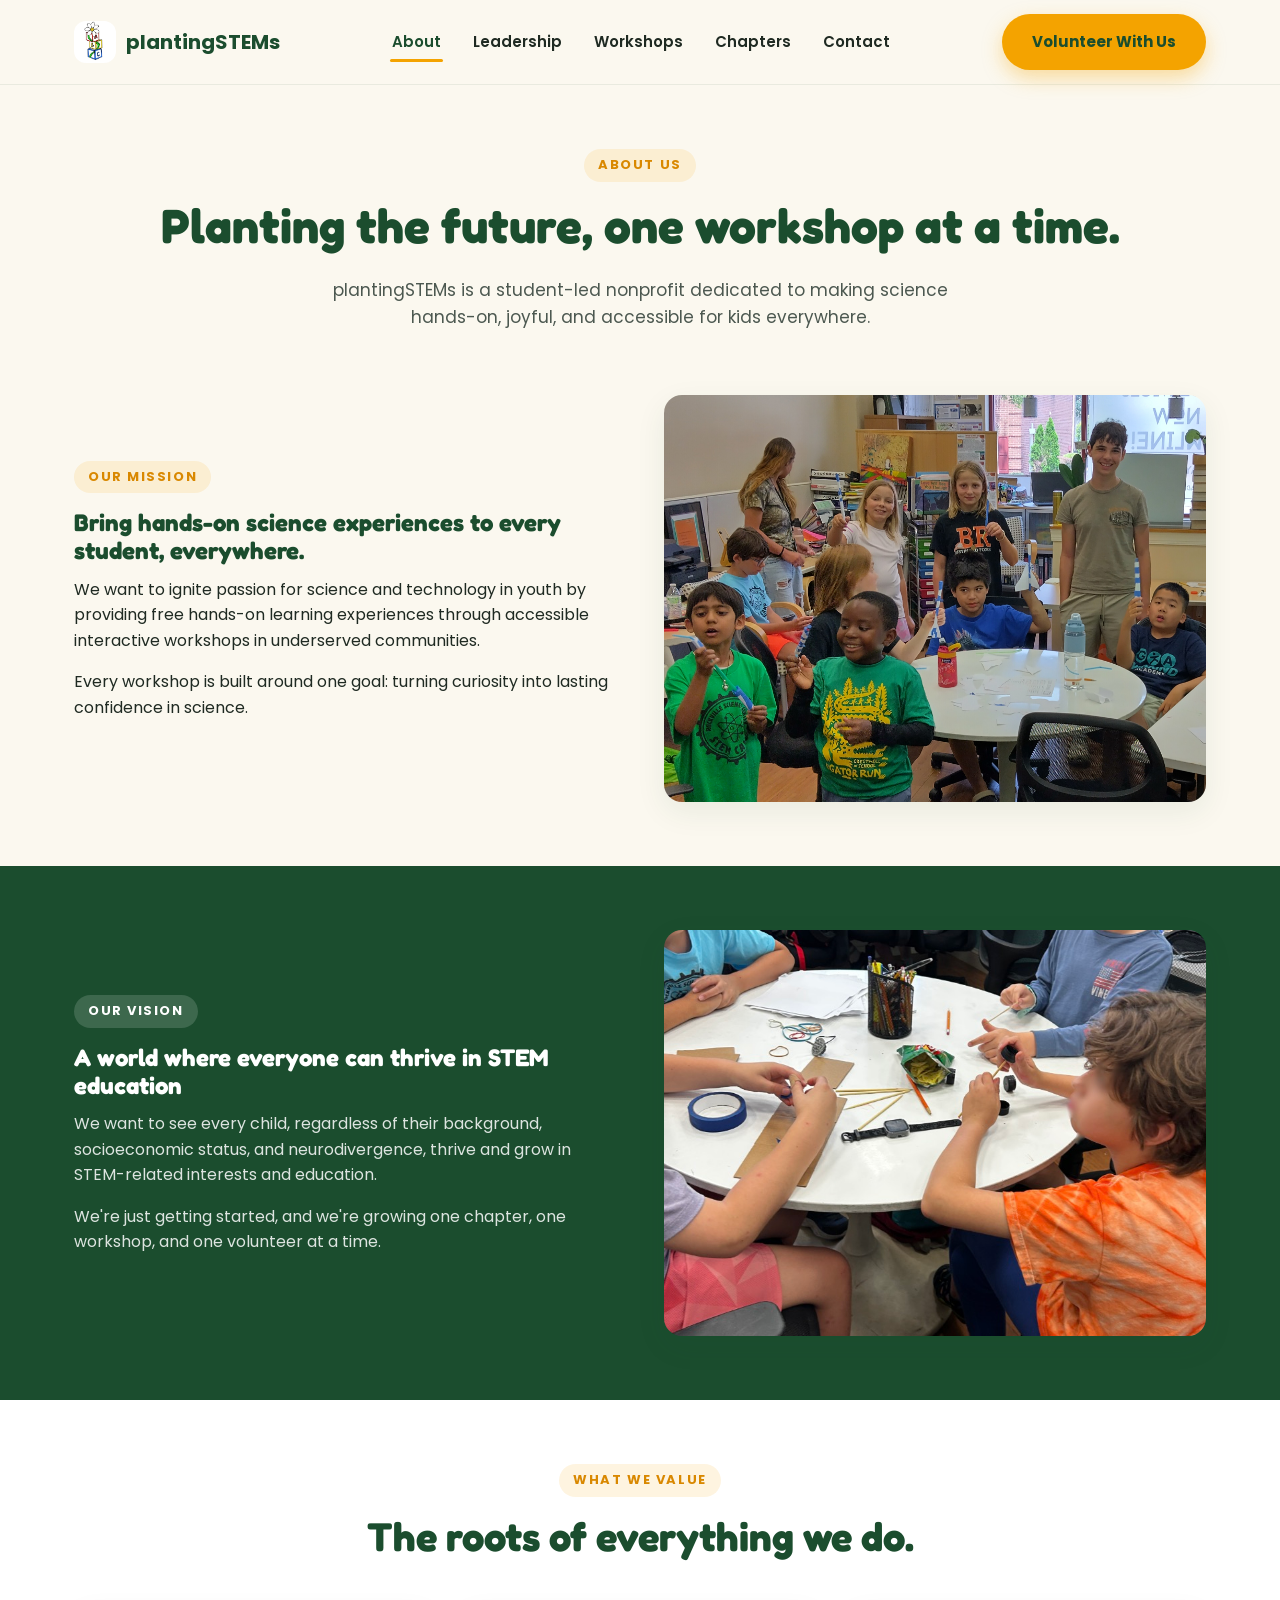
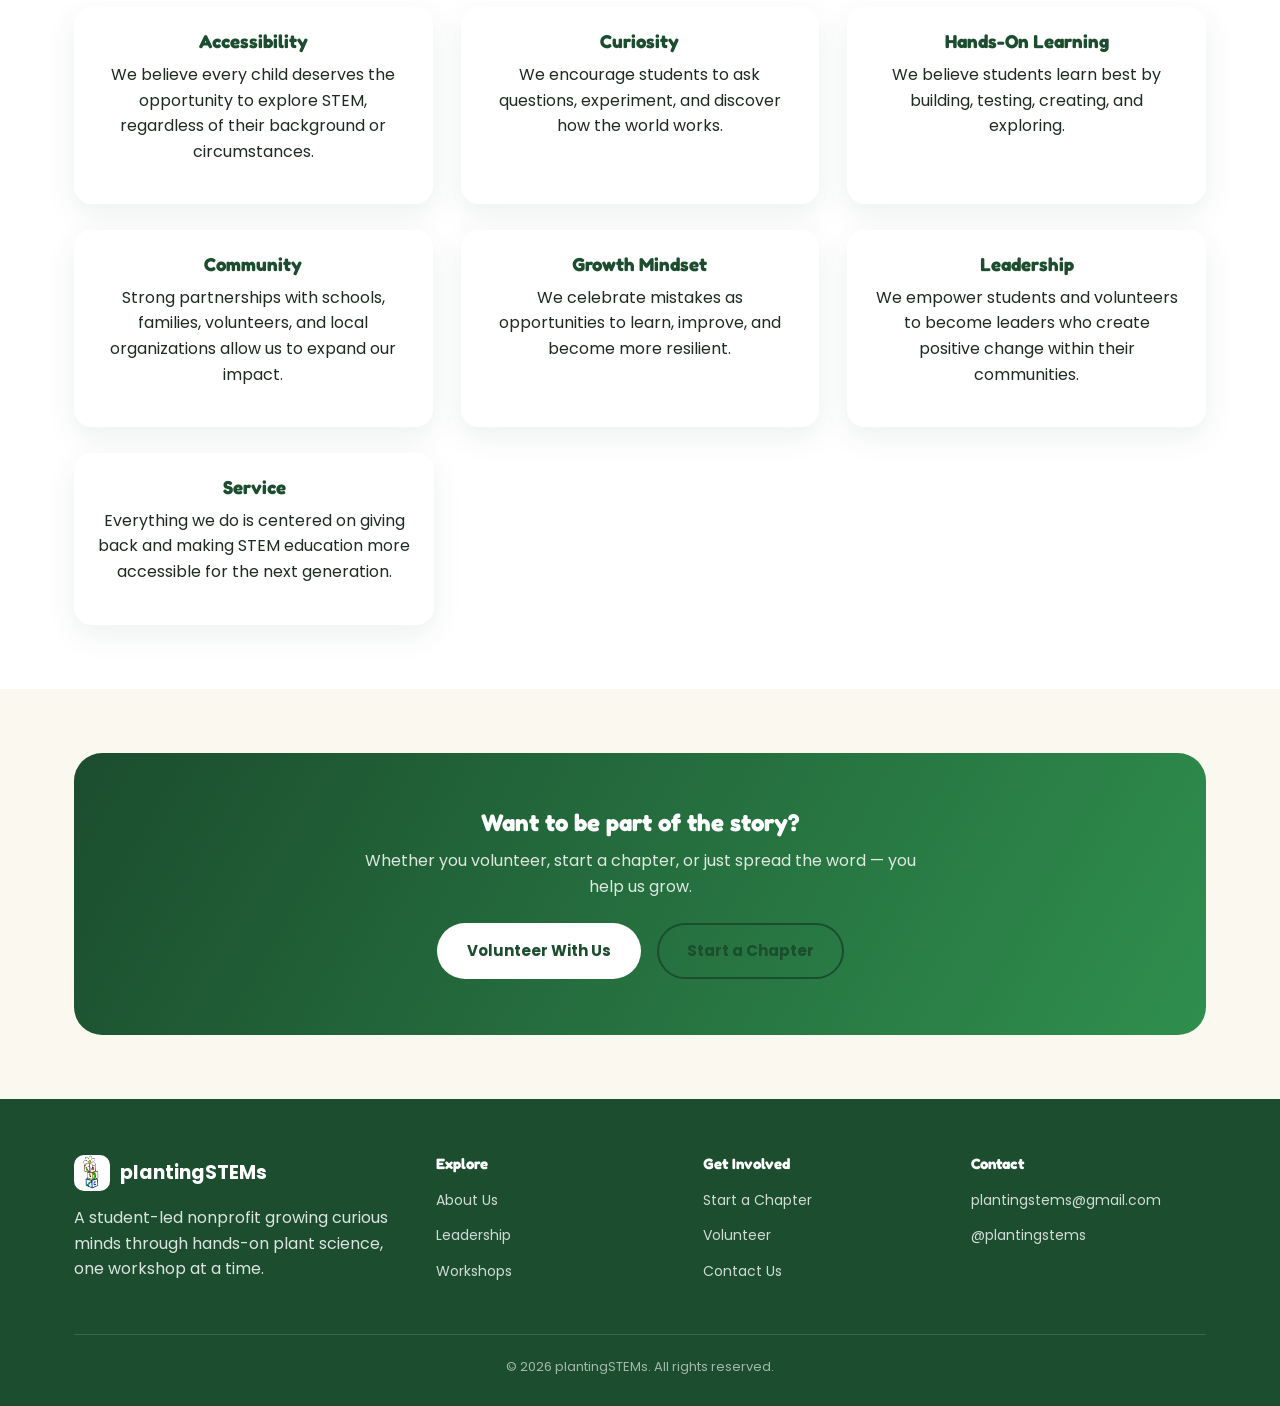
==== about.html @ 6cc672b9 "Add files via upload" ====
<!doctype html>
<html lang="en">
<head>
  <meta charset="UTF-8" />
  <meta name="viewport" content="width=device-width, initial-scale=1.0" />
  <title>About Us — plantingSTEMs</title>
  <meta name="description" content="Learn about plantingSTEMs' mission and vision — a student-led nonprofit growing curious minds through hands-on  science." />
  <link rel="icon" href="images/logo.jpg" type="image/png" />
  <link rel="preconnect" href="https://fonts.googleapis.com" />
  <link href="https://fonts.googleapis.com/css2?family=Fredoka:wght@500;600;700&family=Poppins:wght@400;500;600;700&display=swap" rel="stylesheet" />
  <link rel="stylesheet" href="css/style.css" />
</head>
<body>
  <script src="js/header.js"></script>

  <main>
    <section class="page-hero">
      <div class="container">
        <span class="eyebrow">About Us</span>
        <h1>Planting the future, one workshop at a time.</h1>
        <p>plantingSTEMs is a student-led nonprofit dedicated to making  science hands-on, joyful, and accessible for kids everywhere.</p>
      </div>
    </section>

    <section class="section">
      <div class="container two-col">
        <div class="reveal">
          <span class="eyebrow">Our Mission</span>
          <h2>Bring hands-on science experiences to every student, everywhere.</h2>
          <p>We want to ignite passion for science and technology in youth by providing free hands-on learning experiences through accessible interactive workshops in underserved communities.</p>
          <p>Every workshop is built around one goal: turning curiosity into lasting confidence in science.</p>
        </div>
        <img class="reveal" src="images/workshops/straw-rocket-showdown.jpg"/>
      </div>
    </section>

    <section class="section section--green">
      <div class="container two-col">
        <div class="reveal">
          <span class="eyebrow" style="background: rgba(255,255,255,0.15); color:#fff;">Our Vision</span>
          <h2>A world where everyone can thrive in STEM education</h2>
          <p style="color: rgba(255,255,255,0.85);">We want to see every child, regardless of their background, socioeconomic status, and neurodivergence, thrive and grow in STEM-related interests and education.</p>
          <p style="color: rgba(255,255,255,0.85);">We're just getting started, and we're growing one chapter, one workshop, and one volunteer at a time.</p>
        </div>
        <img class="reveal" src="images/workshops/wind-cargo-cart.png" />
      </div>
    </section>

    <section class="section section--alt">
      <div class="container">
        <div class="section-head reveal">
          <span class="eyebrow">What We Value</span>
          <h2>The roots of everything we do.</h2>
        </div>
        <div class="card-grid">
          <div class="card reveal">
            <div class="card-body">
              <h3 style="text-align: center;">Accessibility</h3>
              <p style="text-align: center;">We believe every child deserves the opportunity to explore STEM, regardless of their background or circumstances.</p>
            </div>
          </div>
          <div class="card reveal">
            <div class="card-body">
              <h3 style="text-align: center;">Curiosity</h3>
              <p style="text-align: center;">We encourage students to ask questions, experiment, and discover how the world works.</p>
            </div>
          </div>
          <div class="card reveal">
            <div class="card-body">
              <h3 style="text-align: center;">Hands-On Learning</h3>
              <p style="text-align: center;">We believe students learn best by building, testing, creating, and exploring.</p>
            </div>
          </div>
        </div>
        <br>
        <div class="card-grid">
          <div class="card reveal">
            <div class="card-body">
              <h3 style="text-align: center;">Community</h3>
              <p style="text-align: center;">Strong partnerships with schools, families, volunteers, and local organizations allow us to expand our impact.</p>
            </div>
          </div>
          <div class="card reveal">
            <div class="card-body">
              <h3 style="text-align: center;">Growth Mindset</h3>
              <p style="text-align: center;">We celebrate mistakes as opportunities to learn, improve, and become more resilient.</p>
            </div>
          </div>
          <div class="card reveal">
            <div class="card-body">
              <h3 style="text-align: center;">Leadership</h3>
              <p style="text-align: center;">We empower students and volunteers to become leaders who create positive change within their communities.</p>
            </div>
          </div>
        </div>
        <br>
        <div class="card-grid" style="justify-content: center;">
          <div class="card reveal" style="max-width: 360px;">
            <div class="card-body">
              <h3 style="text-align: center;">Service</h3>
              <p style="text-align: center;">Everything we do is centered on giving back and making STEM education more accessible for the next generation.</p>
            </div>
          </div>
        </div>
      </div>
    </section>

    <section class="section">
      <div class="container">
        <div class="cta-banner reveal">
          <h2>Want to be part of the story?</h2>
          <p>Whether you volunteer, start a chapter, or just spread the word — you help us grow.</p>
          <div class="cta-actions">
            <a href="volunteer.html" class="btn btn-white">Volunteer With Us</a>
            <a href="chapters.html" class="btn btn-outline">Start a Chapter</a>
          </div>
        </div>
      </div>
    </section>
  </main>

  <script src="js/footer.js"></script>
  <script src="js/main.js"></script>
</body>
</html>
---- css/style.css ----
/* ===========================
   plantingSTEMs — Site Styles
   Plain CSS, no framework.
=========================== */

:root {
  --green-dark: #1b4d2e;
  --green: #2f8f4e;
  --green-light: #eaf5ea;
  --cream: #fbf8ef;
  --sun: #f4a300;
  --sun-dark: #d98800;
  --coral: #ef6c53;
  --ink: #1f2a22;
  --ink-soft: #4c5850;
  --white: #ffffff;
  --border: #e2e6df;
  --shadow: 0 10px 30px rgba(27, 77, 46, 0.08);
  --radius: 18px;
  --radius-sm: 10px;
  --max-width: 1180px;
}

* {
  box-sizing: border-box;
}

html {
  scroll-behavior: smooth;
}

body {
  margin: 0;
  font-family: "Poppins", "Segoe UI", system-ui, -apple-system, sans-serif;
  color: var(--ink);
  background: var(--cream);
  line-height: 1.6;
  -webkit-font-smoothing: antialiased;
}

h1, h2, h3, h4 {
  font-family: "Fredoka", "Poppins", sans-serif;
  line-height: 1.15;
  margin: 0 0 0.5em;
  color: var(--green-dark);
}

p {
  margin: 0 0 1em;
}

a {
  color: var(--green);
  text-decoration: none;
}

img {
  max-width: 100%;
  display: block;
}

.container {
  max-width: var(--max-width);
  margin: 0 auto;
  padding: 0 24px;
}

.section {
  padding: 64px 0;
}

.section--tight {
  padding: 56px 0;
}

.section--alt {
  background: var(--white);
}

.section--green {
  background: var(--green-dark);
  color: var(--white);
}

.section--green h2, .section--green h3 {
  color: var(--white);
}

.eyebrow {
  display: inline-block;
  font-size: 13px;
  font-weight: 700;
  letter-spacing: 0.12em;
  text-transform: uppercase;
  color: var(--sun-dark);
  background: rgba(244, 163, 0, 0.12);
  padding: 6px 14px;
  border-radius: 999px;
  margin-bottom: 16px;
}

.section-head {
  max-width: 680px;
  margin: 0 auto 48px;
  text-align: center;
}

.section-head h2 {
  font-size: clamp(28px, 4vw, 40px);
}

.section-head p {
  color: var(--ink-soft);
  font-size: 17px;
}

/* ---------- Buttons ---------- */
.btn {
  display: inline-flex;
  align-items: center;
  gap: 8px;
  padding: 14px 28px;
  border-radius: 999px;
  font-weight: 700;
  font-size: 15px;
  border: 2px solid transparent;
  cursor: pointer;
  transition: transform 0.18s ease, box-shadow 0.18s ease, background 0.18s ease, color 0.18s ease;
}

.btn:hover {
  transform: translateY(-2px);
}

.btn-primary {
  background: var(--sun);
  color: var(--green-dark);
  box-shadow: 0 8px 20px rgba(244, 163, 0, 0.35);
}

.btn-primary:hover {
  background: var(--sun-dark);
}

.btn-outline {
  background: transparent;
  border-color: currentColor;
  color: var(--green-dark);
}

.btn-outline:hover {
  background: var(--green-dark);
  color: var(--white);
}

.section--green .btn-outline {
  color: var(--white);
}

.section--green .btn-outline:hover {
  background: var(--white);
  color: var(--green-dark);
}

.btn-white {
  background: var(--white);
  color: var(--green-dark);
}

.btn-white:hover {
  background: var(--green-light);
}

.btn-block {
  width: 100%;
  justify-content: center;
}

/* ---------- Header / Nav ---------- */
.site-header {
  position: sticky;
  top: 0;
  z-index: 100;
  background: rgba(251, 248, 239, 0.92);
  backdrop-filter: blur(8px);
  border-bottom: 1px solid rgba(27, 77, 46, 0.08);
}

.nav {
  display: flex;
  align-items: center;
  justify-content: space-between;
  padding: 14px 24px;
  max-width: var(--max-width);
  margin: 0 auto;
}

.brand {
  display: flex;
  align-items: center;
  gap: 10px;
  font-weight: 700;
  font-size: 20px;
  color: var(--green-dark);
}

.brand img {
  width: 42px;
  height: 42px;
  border-radius: 12px;
}

.nav-links {
  display: flex;
  align-items: center;
  gap: 28px;
  list-style: none;
  margin: 0;
  padding: 0;
}

.nav-links a {
  color: var(--ink);
  font-weight: 600;
  font-size: 15px;
  padding: 6px 2px;
  position: relative;
}

.nav-links a::after {
  content: "";
  position: absolute;
  left: 0;
  bottom: -4px;
  width: 0;
  height: 3px;
  border-radius: 3px;
  background: var(--sun);
  transition: width 0.2s ease;
}

.nav-links a:hover::after,
.nav-links a.active::after {
  width: 100%;
}

.nav-links a.active {
  color: var(--green-dark);
}

.nav-cta {
  display: flex;
  align-items: center;
  gap: 14px;
}

.nav-toggle {
  display: none;
  flex-direction: column;
  gap: 5px;
  background: none;
  border: none;
  cursor: pointer;
  padding: 8px;
}

.nav-toggle span {
  width: 26px;
  height: 3px;
  background: var(--green-dark);
  border-radius: 2px;
  transition: transform 0.2s ease, opacity 0.2s ease;
}

/* ---------- Hero ---------- */
.hero {
  padding: 72px 0 96px;
  overflow: hidden;
}

.hero-grid {
  display: grid;
  grid-template-columns: 1.05fr 1fr;
  gap: 56px;
  align-items: center;
}

.hero h1 {
  font-size: clamp(36px, 5.2vw, 58px);
  margin-bottom: 20px;
}

.hero p.lede {
  font-size: 19px;
  color: var(--ink-soft);
  max-width: 480px;
}

.hero-actions {
  display: flex;
  gap: 16px;
  margin-top: 32px;
  flex-wrap: wrap;
}

.hero-media {
  position: relative;
}

.hero-media img {
  border-radius: 28px;
  box-shadow: var(--shadow);
  width: 100%;
  aspect-ratio: 4 / 3;
  object-fit: cover;
}

.hero-badge {
  position: absolute;
  bottom: -22px;
  left: -22px;
  background: var(--white);
  border-radius: var(--radius-sm);
  box-shadow: var(--shadow);
  padding: 14px 18px;
  display: flex;
  align-items: center;
  gap: 10px;
  font-weight: 700;
  font-size: 14px;
  color: var(--green-dark);
}

.hero-badge .dot {
  width: 10px;
  height: 10px;
  border-radius: 50%;
  background: var(--sun);
}

/* ---------- Stats ---------- */
.stats-grid {
  display: grid;
  grid-template-columns: repeat(auto-fit, minmax(160px, 1fr));
  gap: 24px;
  text-align: center;
}

.stat-card {
  background: var(--white);
  border-radius: var(--radius);
  padding: 32px 16px;
  box-shadow: var(--shadow);
}

.stat-number {
  font-family: "Fredoka", sans-serif;
  font-size: 42px;
  font-weight: 700;
  color: var(--sun-dark);
}

.stat-label {
  font-size: 14px;
  font-weight: 600;
  color: var(--ink-soft);
  text-transform: uppercase;
  letter-spacing: 0.05em;
}

/* ---------- Cards / Grids ---------- */
.card-grid {
  display: grid;
  grid-template-columns: repeat(auto-fit, minmax(260px, 1fr));
  gap: 28px;
}

.card {
  background: var(--white);
  border-radius: var(--radius);
  overflow: hidden;
  box-shadow: var(--shadow);
  transition: transform 0.2s ease;
}

.card:hover {
  transform: translateY(-4px);
}

.card-body {
  padding: 24px;
}

.card img {
  width: 100%;
  aspect-ratio: 4 / 3;
  object-fit: cover;
}

.pill {
  display: inline-block;
  background: var(--green-light);
  color: var(--green-dark);
  font-weight: 700;
  font-size: 12px;
  letter-spacing: 0.05em;
  text-transform: uppercase;
  padding: 5px 12px;
  border-radius: 999px;
  margin-bottom: 10px;
}

/* ---------- Leadership ---------- */
.leader-grid {
  display: grid;
  grid-template-columns: repeat(auto-fit, minmax(220px, 1fr));
  gap: 26px;
}

.leader-card {
  background: var(--white);
  border-radius: var(--radius);
  box-shadow: var(--shadow);
  padding: 28px 22px;
  text-align: center;
}

.leader-avatar {
  width: 150px;
  height: 150px;
  border-radius: 50%;
  margin: 0 auto 16px;
  display: flex;
  align-items: center;
  justify-content: center;
  font-family: "Fredoka", sans-serif;
  font-size: 26px;
  font-weight: 700;
  color: var(--white);
  background: linear-gradient(135deg, var(--green), var(--green-dark));
  object-fit: cover;
}

.leader-role {
  color: var(--sun-dark);
  font-weight: 700;
  font-size: 13px;
  text-transform: uppercase;
  letter-spacing: 0.05em;
  margin-bottom: 4px;
}

.leader-name {
  font-family: "Fredoka", sans-serif;
  font-size: 19px;
  font-weight: 600;
  color: var(--green-dark);
  margin-bottom: 0;
}

.leader-group-title {
  margin: 56px 0 24px;
  text-align: center;
}

/* ---------- Workshops ---------- */
.season-section {
  margin-bottom: 64px;
}

.season-head {
  display: flex;
  align-items: center;
  gap: 16px;
  margin-bottom: 28px;
}

.season-icon {
  width: 52px;
  height: 52px;
  border-radius: 16px;
  display: flex;
  align-items: center;
  justify-content: center;
  font-size: 24px;
  background: var(--green-light);
}

.activity-tag {
  display: inline-block;
  background: var(--cream);
  border: 1px solid var(--border);
  padding: 4px 12px;
  border-radius: 999px;
  font-size: 13px;
  font-weight: 600;
  margin: 4px 6px 0 0;
}

.workshop-spotlights {
  margin-top: 88px;
}

.workshop-spotlights .section-head {
  max-width: 700px;
  margin: 0 auto 40px;
  text-align: center;
}

.workshop-spotlights .section-head p {
  max-width: 620px;
  margin: 0 auto;
}

.workshop-story {
  display: grid;
  grid-template-columns: minmax(0, 1.08fr) minmax(0, 0.92fr);
  align-items: center;
  gap: 56px;
  background: var(--white);
  border-radius: var(--radius);
  padding: 24px;
  box-shadow: var(--shadow);
}

.workshop-story-media {
  overflow: hidden;
  border-radius: calc(var(--radius) - 4px);
}

.workshop-story-media img {
  display: block;
  width: 100%;
  aspect-ratio: 4 / 3;
  object-fit: cover;
}

.workshop-story-copy {
  padding: 12px 20px 12px 0;
}

.workshop-story-copy h3 {
  margin-bottom: 14px;
  font-size: clamp(24px, 3vw, 34px);
}

.workshop-story-copy p {
  margin-bottom: 0;
  color: var(--ink-soft);
  line-height: 1.8;
}

.workshop-story--reverse {
  grid-template-columns: minmax(0, 0.92fr) minmax(0, 1.08fr);
}

.workshop-story--reverse .workshop-story-media {
  order: 2;
}

.workshop-story--reverse .workshop-story-copy {
  padding: 12px 0 12px 20px;
}

/* ---------- Timeline / Steps ---------- */
.steps {
  display: grid;
  grid-template-columns: repeat(auto-fit, minmax(220px, 1fr));
  gap: 24px;
  counter-reset: step;
}

.step {
  background: var(--white);
  border-radius: var(--radius);
  padding: 28px 24px;
  box-shadow: var(--shadow);
  position: relative;
}

.step::before {
  counter-increment: step;
  content: counter(step);
  display: flex;
  align-items: center;
  justify-content: center;
  width: 36px;
  height: 36px;
  border-radius: 50%;
  background: var(--sun);
  color: var(--green-dark);
  font-weight: 700;
  margin-bottom: 16px;
}

/* ---------- Accordion ---------- */
.accordion-item {
  background: var(--white);
  border-radius: var(--radius-sm);
  box-shadow: var(--shadow);
  margin-bottom: 14px;
  overflow: hidden;
}

.accordion-trigger {
  width: 100%;
  background: none;
  border: none;
  text-align: left;
  padding: 20px 24px;
  font-family: "Fredoka", sans-serif;
  font-size: 17px;
  font-weight: 600;
  color: var(--green-dark);
  display: flex;
  align-items: center;
  justify-content: space-between;
  cursor: pointer;
}

.accordion-trigger .plus {
  font-size: 22px;
  color: var(--sun-dark);
  transition: transform 0.2s ease;
}

.accordion-item.open .accordion-trigger .plus {
  transform: rotate(45deg);
}

.accordion-panel {
  max-height: 0;
  overflow: hidden;
  transition: max-height 0.25s ease;
  padding: 0 24px;
}

.accordion-item.open .accordion-panel {
  padding: 0 24px 22px;
}

/* ---------- Forms ---------- */
.form-card {
  background: var(--white);
  border-radius: var(--radius);
  box-shadow: var(--shadow);
  padding: 40px;
}

.form-row {
  display: grid;
  grid-template-columns: 1fr 1fr;
  gap: 18px;
}

.field {
  margin-bottom: 20px;
}

.field label {
  display: block;
  font-weight: 700;
  font-size: 14px;
  margin-bottom: 6px;
  color: var(--green-dark);
}

.field input,
.field textarea,
.field select {
  width: 100%;
  padding: 13px 16px;
  border-radius: var(--radius-sm);
  border: 1.5px solid var(--border);
  font-family: inherit;
  font-size: 15px;
  background: var(--cream);
  color: var(--ink);
}

.field input:focus,
.field textarea:focus,
.field select:focus {
  outline: none;
  border-color: var(--green);
  background: var(--white);
}

.form-status {
  margin-top: 16px;
  font-weight: 600;
  display: none;
}

.form-status.show {
  display: block;
}

.form-status.success {
  color: var(--green);
}

.form-embed {
  border-radius: var(--radius);
  overflow: hidden;
  box-shadow: var(--shadow);
  background: var(--white);
}

.form-embed iframe {
  width: 100%;
  min-height: 900px;
  border: none;
  display: block;
}

.embed-note {
  font-size: 13px;
  color: var(--ink-soft);
  margin-top: 10px;
}

/* ---------- Gallery ---------- */
.gallery-filters {
  display: flex;
  gap: 10px;
  flex-wrap: wrap;
  justify-content: center;
  margin-bottom: 36px;
}

.filter-btn {
  background: var(--white);
  border: 1.5px solid var(--border);
  padding: 9px 18px;
  border-radius: 999px;
  font-weight: 600;
  font-size: 14px;
  cursor: pointer;
  color: var(--ink-soft);
  transition: all 0.18s ease;
}

.filter-btn.active,
.filter-btn:hover {
  background: var(--green-dark);
  border-color: var(--green-dark);
  color: var(--white);
}

.gallery-grid {
  display: grid;
  grid-template-columns: repeat(auto-fit, minmax(240px, 1fr));
  gap: 18px;
}

.gallery-item {
  border-radius: var(--radius-sm);
  overflow: hidden;
  cursor: pointer;
  box-shadow: var(--shadow);
  position: relative;
}

.gallery-item img {
  aspect-ratio: 1;
  object-fit: cover;
  transition: transform 0.3s ease;
}

.gallery-item:hover img {
  transform: scale(1.06);
}

.gallery-item .cap {
  position: absolute;
  bottom: 0;
  left: 0;
  right: 0;
  padding: 14px;
  background: linear-gradient(to top, rgba(0,0,0,0.6), transparent);
  color: var(--white);
  font-size: 13px;
  font-weight: 600;
}

.lightbox {
  position: fixed;
  inset: 0;
  background: rgba(20, 30, 22, 0.92);
  display: none;
  align-items: center;
  justify-content: center;
  z-index: 1000;
  padding: 24px;
}

.lightbox.open {
  display: flex;
}

.lightbox img {
  max-width: 90vw;
  max-height: 85vh;
  border-radius: 12px;
}

.lightbox-close {
  position: absolute;
  top: 24px;
  right: 32px;
  color: var(--white);
  font-size: 34px;
  background: none;
  border: none;
  cursor: pointer;
}

/* ---------- Contact ---------- */
.contact-grid {
  display: grid;
  grid-template-columns: 1fr 1.2fr;
  gap: 40px;
  align-items: start;
}

.contact-info-card {
  background: var(--green-dark);
  color: var(--white);
  border-radius: var(--radius);
  padding: 36px;
}

.contact-info-card h3 {
  color: var(--white);
}

.contact-line {
  display: flex;
  align-items: center;
  gap: 12px;
  margin-bottom: 18px;
  font-weight: 600;
}

.contact-line .icon {
  width: 38px;
  height: 38px;
  border-radius: 10px;
  background: rgba(255,255,255,0.12);
  display: flex;
  align-items: center;
  justify-content: center;
  font-size: 18px;
  flex-shrink: 0;
}

.contact-line a {
  color: var(--white);
}

.contact-hub {
  max-width: 920px;
}

.contact-intro {
  display: grid;
  grid-template-columns: 148px 1fr;
  gap: 36px;
  align-items: center;
  max-width: 760px;
  margin: 0 auto 52px;
  text-align: left;
}

.contact-logo {
  width: 148px;
  height: 148px;
  object-fit: cover;
  border-radius: 34px;
  box-shadow: var(--shadow);
}

.contact-intro h2 {
  margin-bottom: 12px;
}

.contact-intro p {
  color: var(--ink-soft);
  margin-bottom: 0;
}

.contact-links {
  display: grid;
  grid-template-columns: 1fr 1fr;
  gap: 18px;
}

.contact-link-card {
  display: flex;
  align-items: flex-start;
  gap: 16px;
  min-height: 150px;
  padding: 26px;
  background: var(--white);
  border: 1px solid var(--border);
  border-radius: var(--radius);
  box-shadow: var(--shadow);
  color: var(--ink);
  transition: transform 0.2s ease, box-shadow 0.2s ease, border-color 0.2s ease;
}

.contact-link-card:hover {
  transform: translateY(-4px);
  border-color: var(--green);
  box-shadow: 0 16px 34px rgba(36, 76, 46, 0.14);
}

.contact-link-icon {
  display: flex;
  align-items: center;
  justify-content: center;
  width: 42px;
  height: 42px;
  flex-shrink: 0;
  border-radius: 13px;
  background: var(--green-light);
  color: var(--green-dark);
  font-family: "Fredoka", sans-serif;
  font-size: 24px;
  font-weight: 600;
}

.contact-link-copy {
  display: flex;
  flex: 1;
  flex-direction: column;
  gap: 6px;
}

.contact-link-label {
  color: var(--sun-dark);
  font-size: 12px;
  font-weight: 700;
  letter-spacing: 0.08em;
  text-transform: uppercase;
}

.contact-link-copy strong {
  color: var(--green-dark);
  font-family: "Fredoka", sans-serif;
  font-size: 20px;
  line-height: 1.2;
}

.contact-link-copy > span:last-child {
  color: var(--ink-soft);
  font-size: 14px;
  line-height: 1.55;
}

.contact-link-arrow {
  color: var(--green);
  font-size: 22px;
  font-weight: 700;
  transition: transform 0.2s ease;
}

.contact-link-card:hover .contact-link-arrow {
  transform: translateX(4px);
}

/* ---------- CTA banner ---------- */
.cta-banner {
  background: linear-gradient(120deg, var(--green-dark), var(--green));
  color: var(--white);
  border-radius: 28px;
  padding: 56px;
  text-align: center;
}

.cta-banner h2 {
  color: var(--white);
}

.cta-banner p {
  color: rgba(255,255,255,0.85);
  max-width: 560px;
  margin-left: auto;
  margin-right: auto;
}

.cta-actions {
  display: flex;
  gap: 16px;
  justify-content: center;
  margin-top: 24px;
  flex-wrap: wrap;
}

/* ---------- Footer ---------- */
.site-footer {
  background: var(--green-dark);
  color: rgba(255,255,255,0.85);
  padding: 56px 0 28px;
}

.footer-grid {
  display: grid;
  grid-template-columns: 1.4fr 1fr 1fr 1fr;
  gap: 32px;
  margin-bottom: 36px;
}

.footer-brand {
  display: flex;
  align-items: center;
  gap: 10px;
  color: var(--white);
  font-weight: 700;
  font-size: 19px;
  margin-bottom: 14px;
}

.footer-brand img {
  width: 36px;
  height: 36px;
  border-radius: 10px;
}

.footer-col h4 {
  color: var(--white);
  font-size: 15px;
  margin-bottom: 14px;
}

.footer-col ul {
  list-style: none;
  padding: 0;
  margin: 0;
}

.footer-col li {
  margin-bottom: 10px;
}

.footer-col a {
  color: rgba(255,255,255,0.8);
  font-size: 14px;
}

.footer-col a:hover {
  color: var(--sun);
}

.footer-social {
  display: flex;
  gap: 12px;
  margin-top: 14px;
}

.footer-social a {
  width: 38px;
  height: 38px;
  border-radius: 50%;
  background: rgba(255,255,255,0.1);
  display: flex;
  align-items: center;
  justify-content: center;
  font-size: 16px;
  color: var(--white);
}

.footer-social a:hover {
  background: var(--sun);
  color: var(--green-dark);
}

.footer-bottom {
  border-top: 1px solid rgba(255,255,255,0.14);
  padding-top: 22px;
  font-size: 13px;
  text-align: center;
  color: rgba(255,255,255,0.6);
}

/* ---------- Utilities ---------- */
.center {
  text-align: center;
}

.mt-lg {
  margin-top: 48px;
}

.two-col {
  display: grid;
  grid-template-columns: 1fr 1fr;
  gap: 48px;
  align-items: center;
}

.two-col img {
  border-radius: var(--radius);
  box-shadow: var(--shadow);
  width: 100%;
  aspect-ratio: 4/3;
  object-fit: cover;
}

.page-hero {
  padding: 64px 0 0px;
  text-align: center;
}

.page-hero h1 {
  font-size: clamp(32px, 4.5vw, 48px);
}

.page-hero p {
  max-width: 620px;
  margin: 0 auto;
  color: var(--ink-soft);
  font-size: 17px;
}

.checklist {
  list-style: none;
  padding: 0;
  margin: 0;
}

.checklist li {
  display: flex;
  gap: 12px;
  margin-bottom: 14px;
  font-size: 15px;
}

.checklist li::before {
  content: "✓";
  flex-shrink: 0;
  width: 26px;
  height: 26px;
  border-radius: 50%;
  background: var(--green-light);
  color: var(--green);
  font-weight: 700;
  display: flex;
  align-items: center;
  justify-content: center;
  font-size: 13px;
}

/* ---------- Reveal-on-scroll ---------- */
.reveal {
  opacity: 0;
  transform: translateY(24px);
  transition: opacity 0.6s ease, transform 0.6s ease;
}

.reveal.in-view {
  opacity: 1;
  transform: translateY(0);
}

/* ---------- Responsive ---------- */
@media (max-width: 900px) {
  .hero-grid,
  .two-col,
  .contact-grid,
  .workshop-story,
  .workshop-story--reverse {
    grid-template-columns: 1fr;
  }

  .contact-intro {
    grid-template-columns: 1fr;
    gap: 24px;
    text-align: center;
  }

  .contact-logo {
    margin: 0 auto;
  }

  .workshop-story--reverse .workshop-story-media {
    order: 0;
  }

  .workshop-story-copy,
  .workshop-story--reverse .workshop-story-copy {
    padding: 12px 8px 16px;
  }

  .footer-grid {
    grid-template-columns: 1fr 1fr;
  }

  .hero-media {
    order: -1;
  }
}

@media (max-width: 760px) {
  .contact-links {
    grid-template-columns: 1fr;
  }

  .nav-links,
  .nav-cta .btn {
    display: none;
  }

  .nav-toggle {
    display: flex;
  }

  .nav-links.open {
    display: flex;
    position: absolute;
    top: 100%;
    left: 0;
    right: 0;
    background: var(--cream);
    flex-direction: column;
    padding: 20px 24px 28px;
    gap: 18px;
    box-shadow: var(--shadow);
    border-bottom: 1px solid var(--border);
  }

  .form-row {
    grid-template-columns: 1fr;
  }

  .footer-grid {
    grid-template-columns: 1fr;
  }

  .section {
    padding: 64px 0;
  }

  .form-card {
    padding: 28px 22px;
  }

  .cta-banner {
    padding: 40px 24px;
  }
}
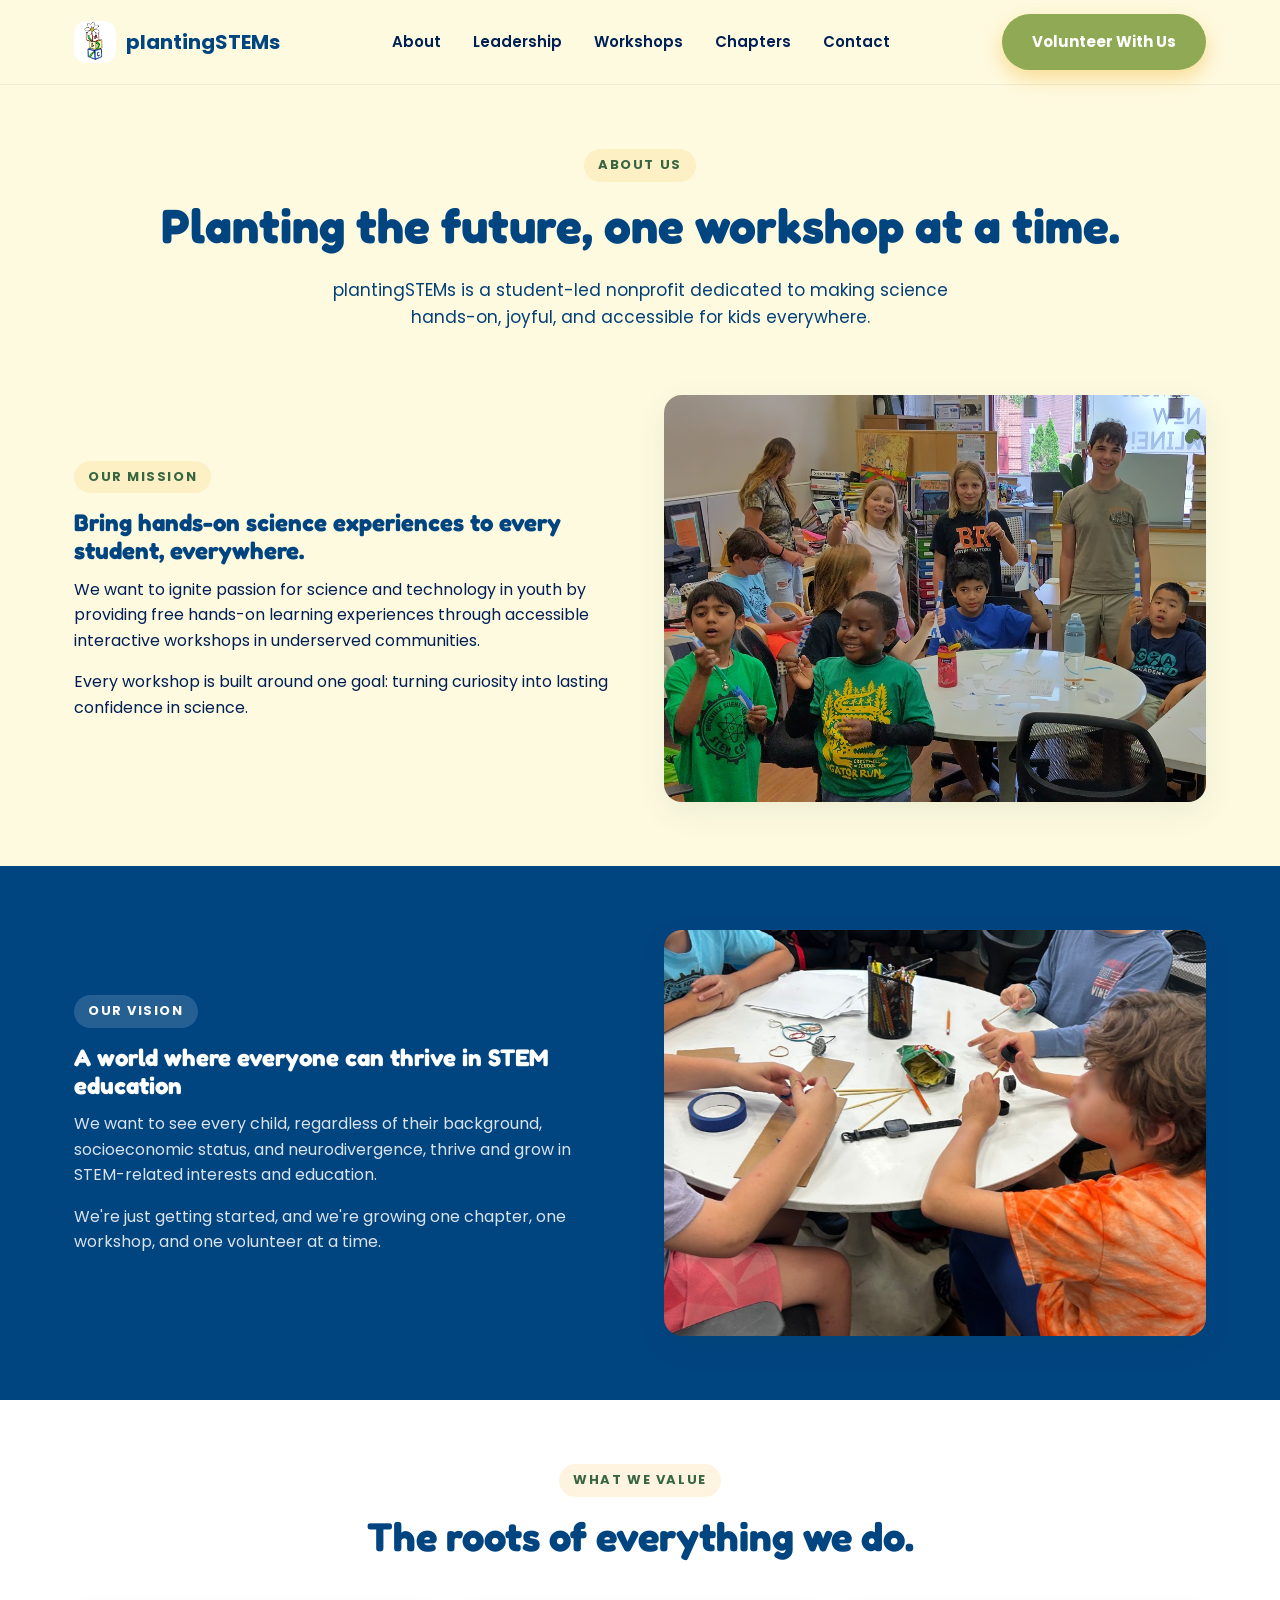
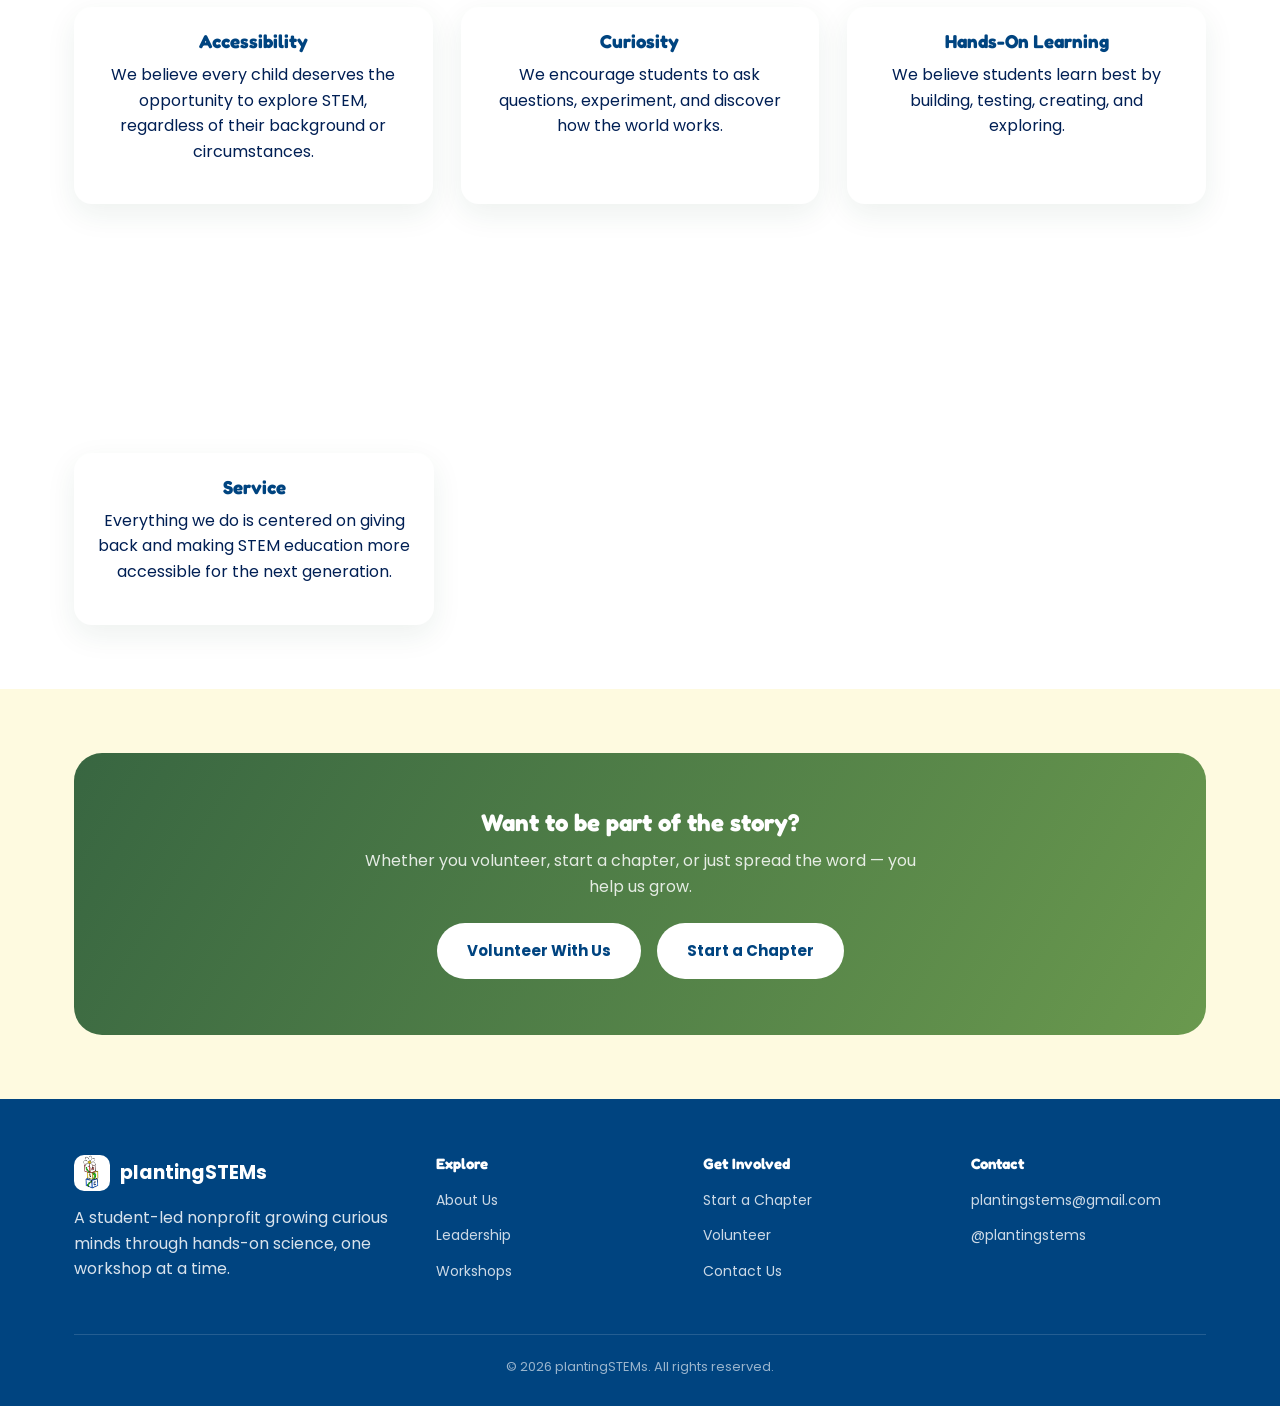
==== commit 86daf536: "Add files via upload" ====
--- a/about.html
+++ b/about.html
@@ -112,7 +112,7 @@
           <p>Whether you volunteer, start a chapter, or just spread the word — you help us grow.</p>
           <div class="cta-actions">
             <a href="volunteer.html" class="btn btn-white">Volunteer With Us</a>
-            <a href="chapters.html" class="btn btn-outline">Start a Chapter</a>
+            <a href="chapters.html" class="btn btn-white">Start a Chapter</a>
           </div>
         </div>
       </div>
--- a/css/style.css
+++ b/css/style.css
@@ -4,15 +4,15 @@
 =========================== */
 
 :root {
-  --green-dark: #1b4d2e;
+  --primary-text: #004480;
   --green: #2f8f4e;
   --green-light: #eaf5ea;
-  --cream: #fbf8ef;
-  --sun: #f4a300;
-  --sun-dark: #d98800;
+  --lavender: #FEFAE0;/*#F0E0F0;*/
+  --sun-dark: #386641;/*#F5F2A3;/*#f4a300;*/
+  --sun: #90A955;/*#F1E565;/*#d98800;*/
   --coral: #ef6c53;
-  --ink: #1f2a22;
-  --ink-soft: #4c5850;
+  --ink: #001F54;/*#1f2a22;*/
+  --ink-soft: #034078;/*#4c5850;*/
   --white: #ffffff;
   --border: #e2e6df;
   --shadow: 0 10px 30px rgba(27, 77, 46, 0.08);
@@ -33,7 +33,7 @@
   margin: 0;
   font-family: "Poppins", "Segoe UI", system-ui, -apple-system, sans-serif;
   color: var(--ink);
-  background: var(--cream);
+  background: var(--lavender);
   line-height: 1.6;
   -webkit-font-smoothing: antialiased;
 }
@@ -42,7 +42,7 @@
   font-family: "Fredoka", "Poppins", sans-serif;
   line-height: 1.15;
   margin: 0 0 0.5em;
-  color: var(--green-dark);
+  color: var(--primary-text);
 }
 
 p {
@@ -78,7 +78,7 @@
 }
 
 .section--green {
-  background: var(--green-dark);
+  background: var(--primary-text);
   color: var(--white);
 }
 
@@ -134,7 +134,7 @@
 
 .btn-primary {
   background: var(--sun);
-  color: var(--green-dark);
+  color: var(--white);
   box-shadow: 0 8px 20px rgba(244, 163, 0, 0.35);
 }
 
@@ -144,13 +144,13 @@
 
 .btn-outline {
   background: transparent;
-  border-color: currentColor;
-  color: var(--green-dark);
+  border-color: #FEFAE0;/*currentColor;*/
+  color: #FEFAE0;/*var(--primary-text);*/
 }
 
 .btn-outline:hover {
-  background: var(--green-dark);
-  color: var(--white);
+  background: var(--primary-text);
+  /*color: var(--white);*/
 }
 
 .section--green .btn-outline {
@@ -159,12 +159,12 @@
 
 .section--green .btn-outline:hover {
   background: var(--white);
-  color: var(--green-dark);
+  color: var(--primary-text);
 }
 
 .btn-white {
   background: var(--white);
-  color: var(--green-dark);
+  color: var(--primary-text);
 }
 
 .btn-white:hover {
@@ -181,7 +181,7 @@
   position: sticky;
   top: 0;
   z-index: 100;
-  background: rgba(251, 248, 239, 0.92);
+  background: var(--lavender);
   backdrop-filter: blur(8px);
   border-bottom: 1px solid rgba(27, 77, 46, 0.08);
 }
@@ -201,7 +201,7 @@
   gap: 10px;
   font-weight: 700;
   font-size: 20px;
-  color: var(--green-dark);
+  color: var(--primary-text);
 }
 
 .brand img {
@@ -245,7 +245,7 @@
 }
 
 .nav-links a.active {
-  color: var(--green-dark);
+  color: var(--primary-text);
 }
 
 .nav-cta {
@@ -267,7 +267,7 @@
 .nav-toggle span {
   width: 26px;
   height: 3px;
-  background: var(--green-dark);
+  background: var(--primary-text);
   border-radius: 2px;
   transition: transform 0.2s ease, opacity 0.2s ease;
 }
@@ -328,7 +328,7 @@
   gap: 10px;
   font-weight: 700;
   font-size: 14px;
-  color: var(--green-dark);
+  color: var(--primary-text);
 }
 
 .hero-badge .dot {
@@ -400,7 +400,7 @@
 .pill {
   display: inline-block;
   background: var(--green-light);
-  color: var(--green-dark);
+  color: var(--primary-text);
   font-weight: 700;
   font-size: 12px;
   letter-spacing: 0.05em;
@@ -413,6 +413,12 @@
 /* ---------- Leadership ---------- */
 .leader-grid {
   display: grid;
+  grid-template-columns: repeat(auto-fit, minmax(330px, 1fr)); /* 220px for 4 in line */
+  gap: 26px;
+}
+
+.leader-grid-4row {
+  display: grid;
   grid-template-columns: repeat(auto-fit, minmax(220px, 1fr));
   gap: 26px;
 }
@@ -437,7 +443,7 @@
   font-size: 26px;
   font-weight: 700;
   color: var(--white);
-  background: linear-gradient(135deg, var(--green), var(--green-dark));
+  background: linear-gradient(120deg, #386641, #6A994E);
   object-fit: cover;
 }
 
@@ -454,7 +460,7 @@
   font-family: "Fredoka", sans-serif;
   font-size: 19px;
   font-weight: 600;
-  color: var(--green-dark);
+  color: var(--primary-text);
   margin-bottom: 0;
 }
 
@@ -488,7 +494,7 @@
 
 .activity-tag {
   display: inline-block;
-  background: var(--cream);
+  background: var(--lavender);
   border: 1px solid var(--border);
   padding: 4px 12px;
   border-radius: 999px;
@@ -588,7 +594,7 @@
   height: 36px;
   border-radius: 50%;
   background: var(--sun);
-  color: var(--green-dark);
+  color: var(--primary-text);
   font-weight: 700;
   margin-bottom: 16px;
 }
@@ -611,7 +617,7 @@
   font-family: "Fredoka", sans-serif;
   font-size: 17px;
   font-weight: 600;
-  color: var(--green-dark);
+  color: var(--primary-text);
   display: flex;
   align-items: center;
   justify-content: space-between;
@@ -662,7 +668,7 @@
   font-weight: 700;
   font-size: 14px;
   margin-bottom: 6px;
-  color: var(--green-dark);
+  color: var(--primary-text);
 }
 
 .field input,
@@ -674,7 +680,7 @@
   border: 1.5px solid var(--border);
   font-family: inherit;
   font-size: 15px;
-  background: var(--cream);
+  background: var(--lavender);
   color: var(--ink);
 }
 
@@ -743,8 +749,8 @@
 
 .filter-btn.active,
 .filter-btn:hover {
-  background: var(--green-dark);
-  border-color: var(--green-dark);
+  background: var(--primary-text);
+  border-color: var(--primary-text);
   color: var(--white);
 }
 
@@ -825,7 +831,7 @@
 }
 
 .contact-info-card {
-  background: var(--green-dark);
+  background: var(--primary-text);
   color: var(--white);
   border-radius: var(--radius);
   padding: 36px;
@@ -925,7 +931,7 @@
   flex-shrink: 0;
   border-radius: 13px;
   background: var(--green-light);
-  color: var(--green-dark);
+  color: var(--primary-text);
   font-family: "Fredoka", sans-serif;
   font-size: 24px;
   font-weight: 600;
@@ -947,7 +953,7 @@
 }
 
 .contact-link-copy strong {
-  color: var(--green-dark);
+  color: var(--primary-text);
   font-family: "Fredoka", sans-serif;
   font-size: 20px;
   line-height: 1.2;
@@ -972,7 +978,7 @@
 
 /* ---------- CTA banner ---------- */
 .cta-banner {
-  background: linear-gradient(120deg, var(--green-dark), var(--green));
+  background: linear-gradient(120deg, #386641, #6A994E);
   color: var(--white);
   border-radius: 28px;
   padding: 56px;
@@ -1000,7 +1006,7 @@
 
 /* ---------- Footer ---------- */
 .site-footer {
-  background: var(--green-dark);
+  background: var(--primary-text);
   color: rgba(255,255,255,0.85);
   padding: 56px 0 28px;
 }
@@ -1073,7 +1079,7 @@
 
 .footer-social a:hover {
   background: var(--sun);
-  color: var(--green-dark);
+  color: var(--primary-text);
 }
 
 .footer-bottom {
@@ -1222,7 +1228,7 @@
     top: 100%;
     left: 0;
     right: 0;
-    background: var(--cream);
+    background: var(--lavender);
     flex-direction: column;
     padding: 20px 24px 28px;
     gap: 18px;
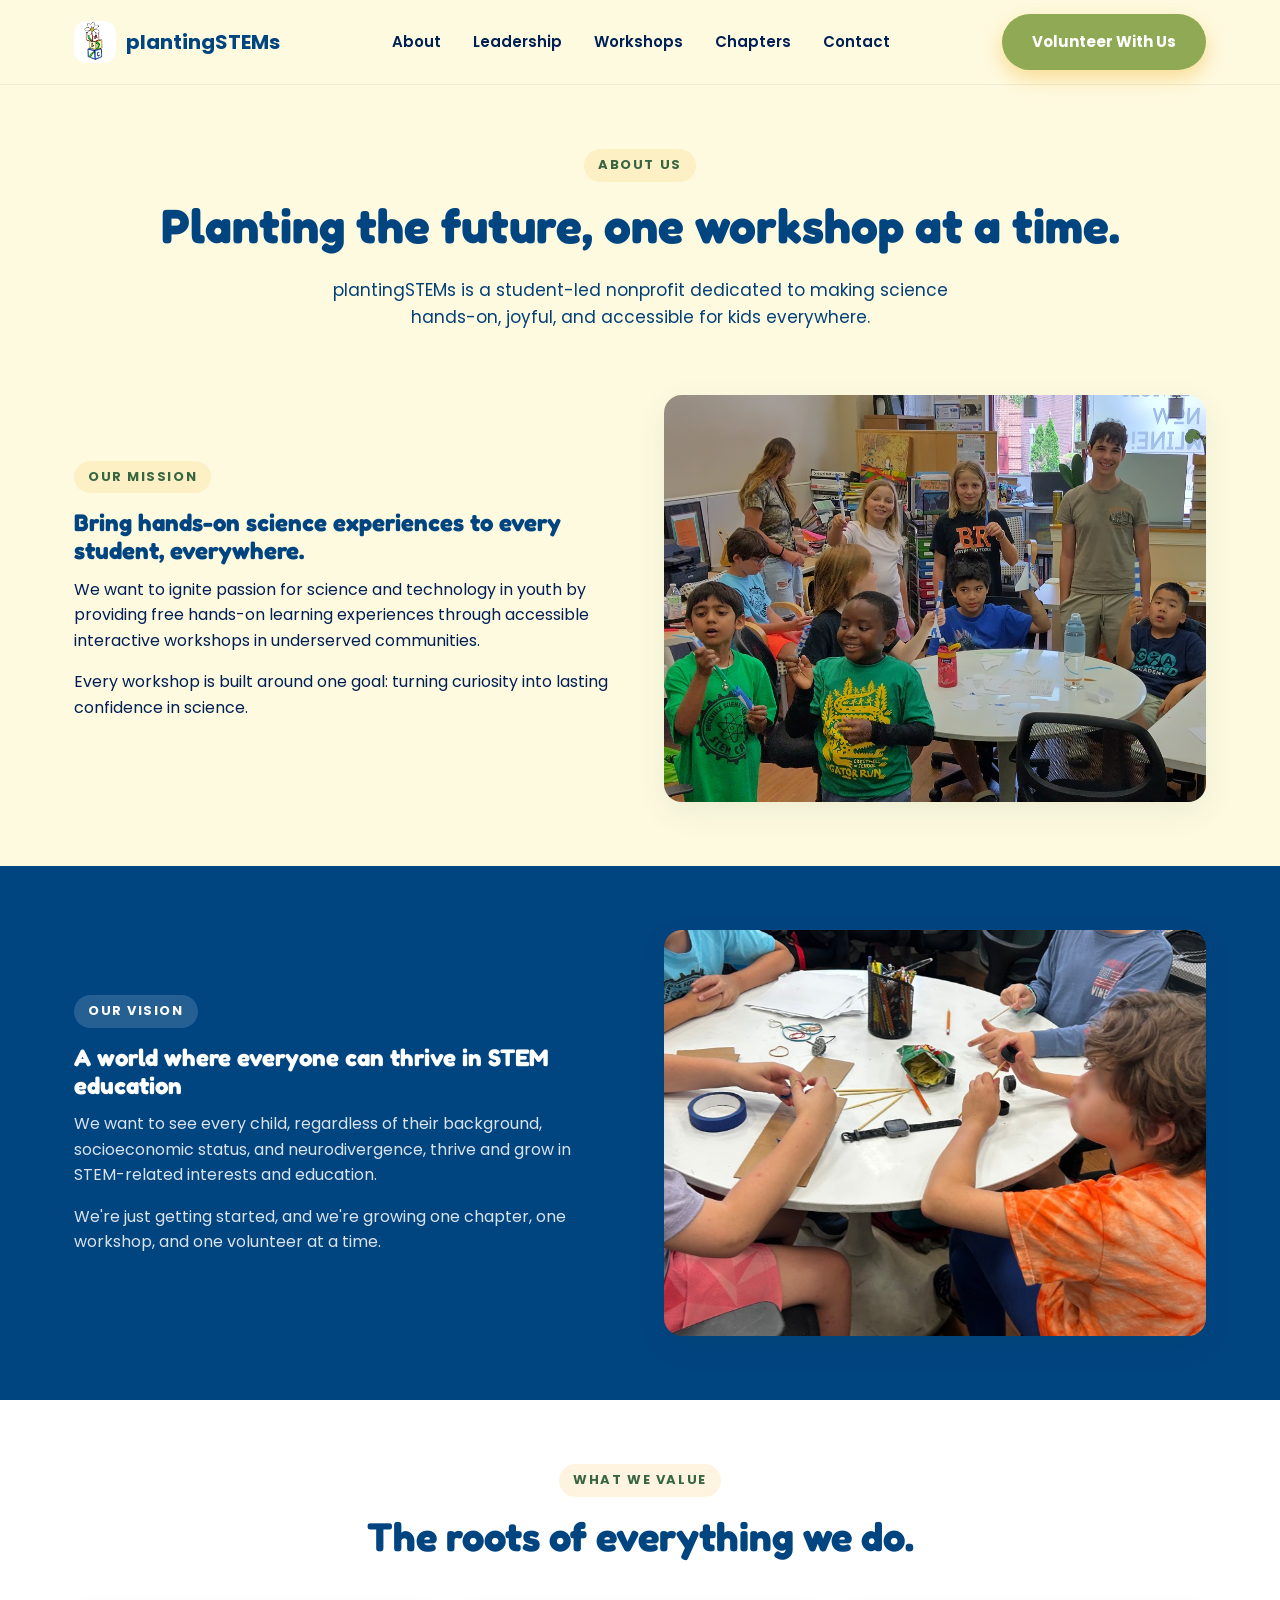
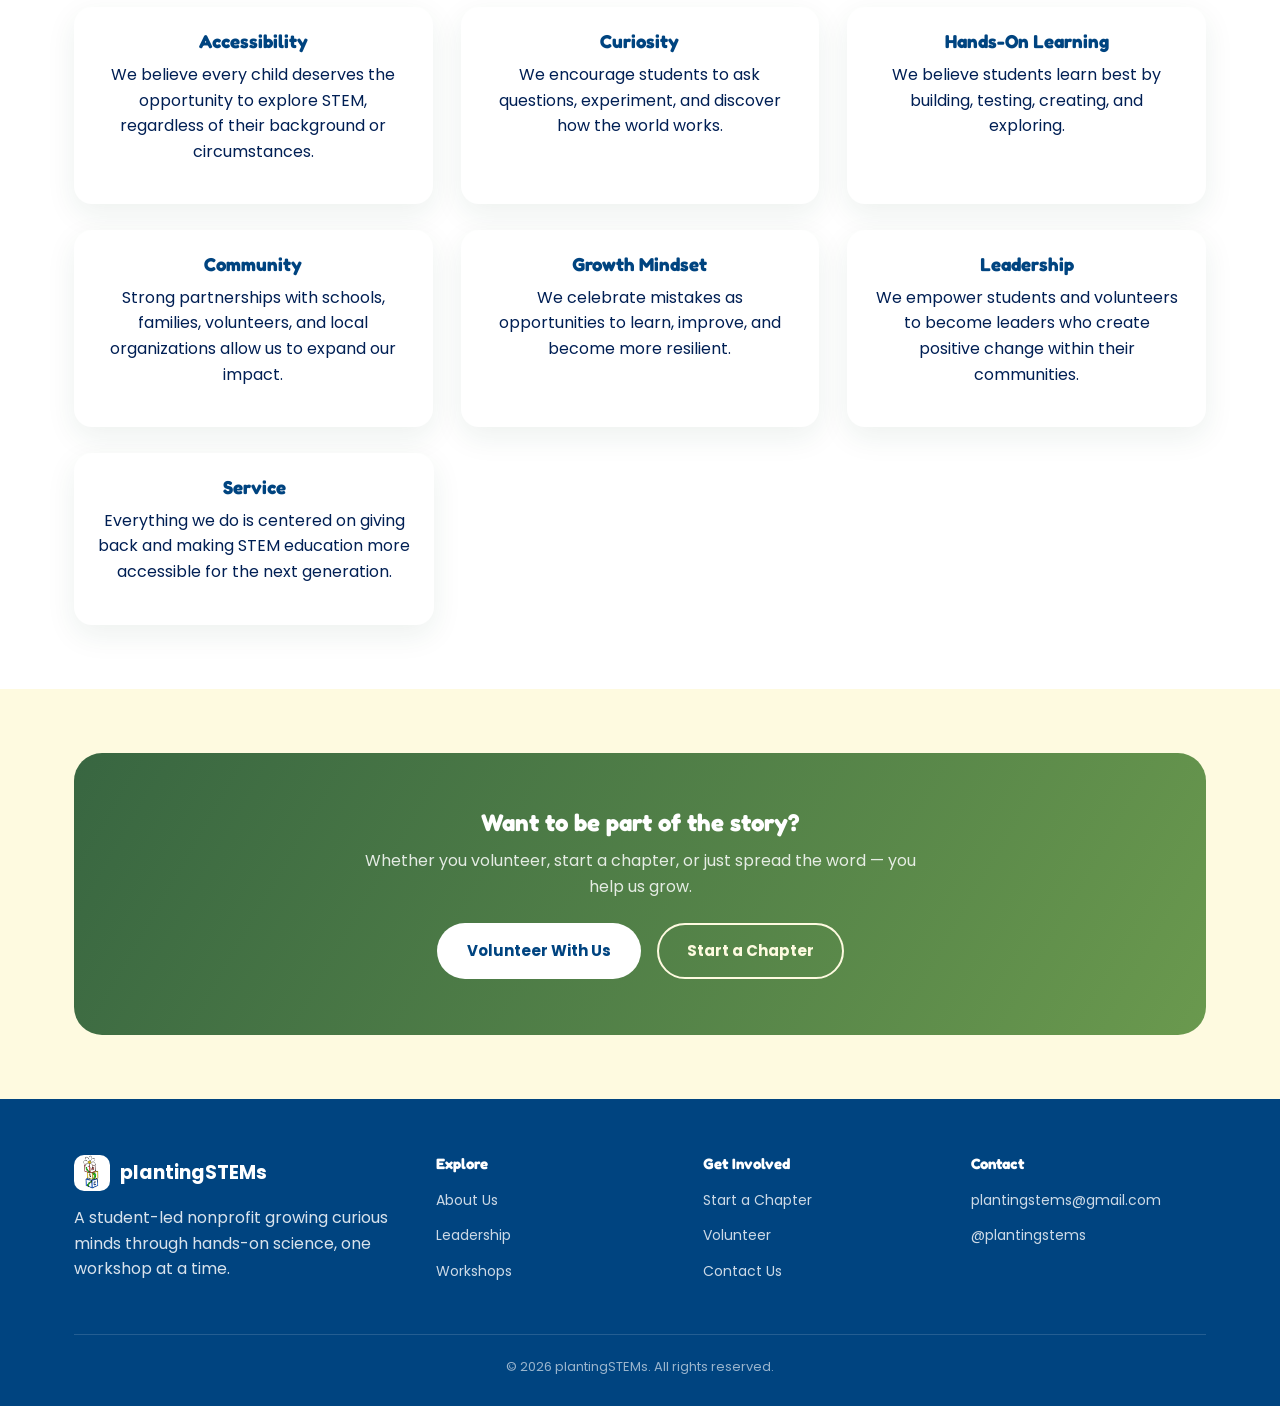
==== commit ddd6783c: "Add files via upload" ====
--- a/about.html
+++ b/about.html
@@ -112,7 +112,7 @@
           <p>Whether you volunteer, start a chapter, or just spread the word — you help us grow.</p>
           <div class="cta-actions">
             <a href="volunteer.html" class="btn btn-white">Volunteer With Us</a>
-            <a href="chapters.html" class="btn btn-white">Start a Chapter</a>
+            <a href="chapters.html" class="btn btn-outline">Start a Chapter</a>
           </div>
         </div>
       </div>
